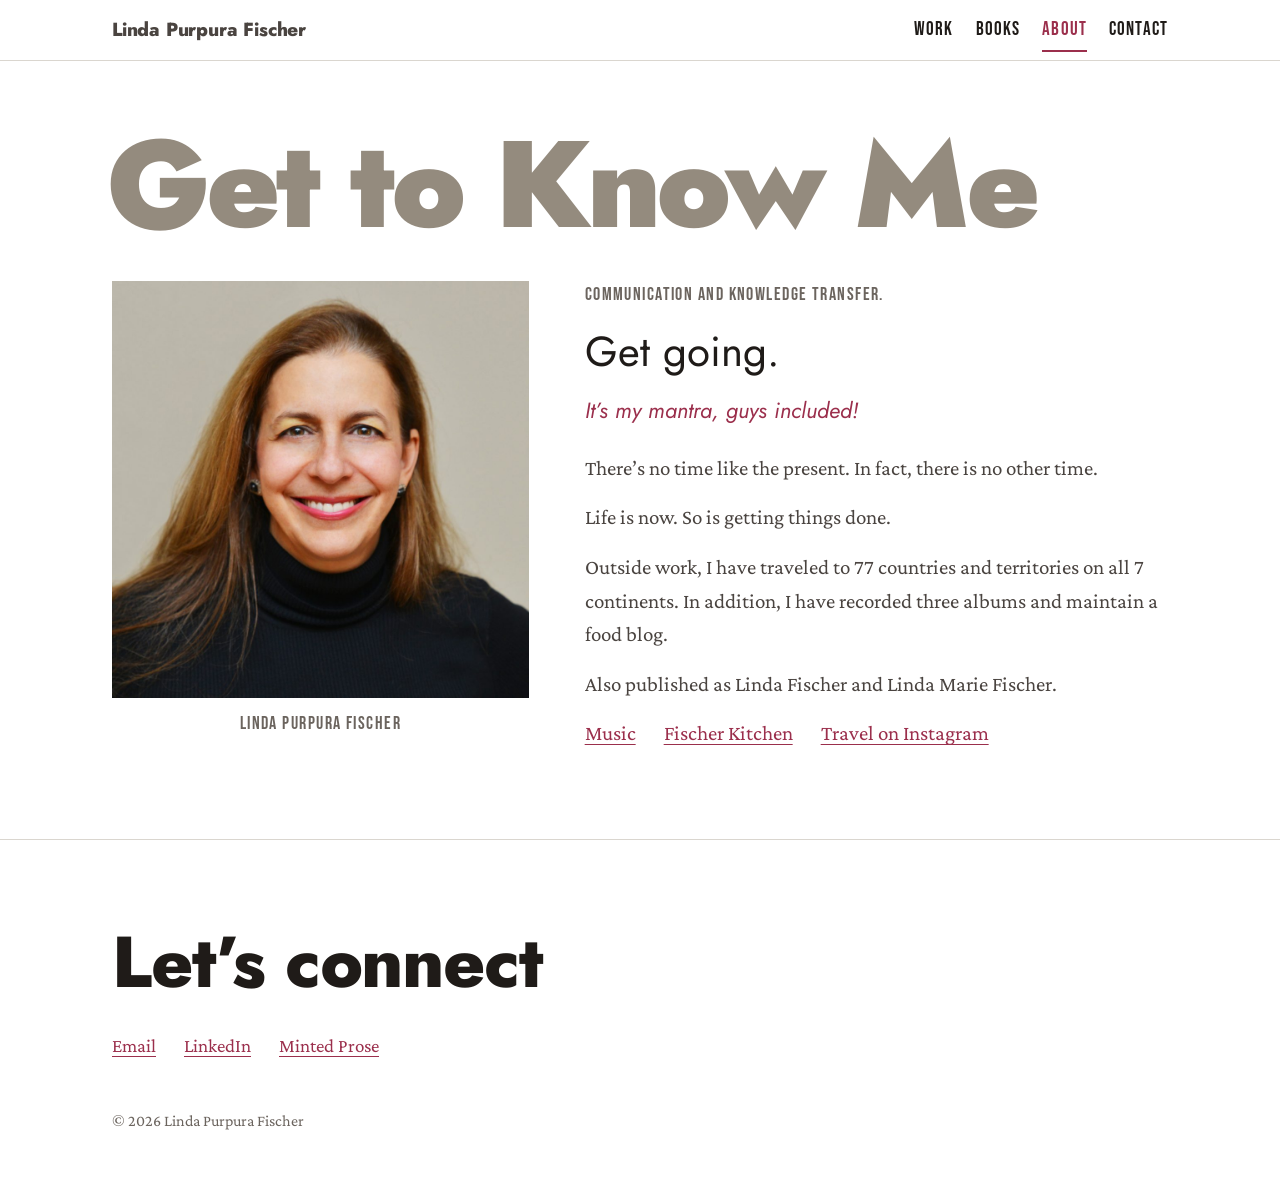
==== about.html @ 01224580 "Tagline: Communication and knowledge transfer (longer version in link previews) Co-Authored-By: Clau" ====
<!doctype html>
<html lang="en">
<head>
<meta charset="utf-8">
<meta name="viewport" content="width=device-width, initial-scale=1">
<title>About · Linda Purpura Fischer</title>
<meta name="description" content="Linda Purpura Fischer: journalist and publisher. Communication and knowledge transfer. Founder of Minted Prose, an independent press in New York.">
<meta property="og:title" content="Linda Purpura Fischer">
<meta property="og:description" content="Journalist and publisher. Communication and knowledge transfer.">
<meta property="og:image" content="img/hero-sm.jpg">
<link rel="preconnect" href="https://fonts.googleapis.com">
<link rel="preconnect" href="https://fonts.gstatic.com" crossorigin>
<link rel="stylesheet" href="https://fonts.googleapis.com/css2?family=Bebas+Neue&family=Crimson+Pro:ital,wght@0,400;0,600;1,400&family=Jost:wght@400;600;800;900&display=swap">
<link rel="stylesheet" href="css/site.css?v=60">
<script src="js/site.js?v=2" defer></script>
</head>
<body>
<a class="skip" href="#main">Skip to content</a>

<nav class="nav" aria-label="Site">
  <div class="wrap">
    <a class="nav__name" href="index.html">Linda Purpura Fischer</a>
    <button class="nav__toggle" type="button" aria-expanded="false" aria-controls="site-menu"><svg class="nav__icon" width="20" height="14" viewBox="0 0 20 14" aria-hidden="true"><path d="M0 1h20M0 7h20M0 13h20" stroke="currentColor" stroke-width="2"/></svg><span class="nav__label">Menu</span></button>
    <ul id="site-menu">
      <li><a href="index.html">Work</a></li>
      <li><a href="reading.html">Books</a></li>
      <li><a href="about.html" aria-current="page">About</a></li>
      <li><a href="contact.html">Contact</a></li>
    </ul>
  </div>
</nav>

<main id="main">

<section id="about" class="section section--top">
  <div class="wrap">
    <p class="ghost ghost--about" aria-hidden="true">Get to Know Me</p>
    <div class="about">
      <figure class="about__figure">
        <img class="about__photo" src="img/portrait.jpg" alt="Linda Purpura Fischer">
        <figcaption>Linda Purpura Fischer</figcaption>
      </figure>
      <div class="about__text">
        <p class="kicker">Communication and knowledge transfer.</p>
        <h2>Get going.</h2>
        <p class="mantra">It’s my mantra, guys included!</p>
        <div class="prose">
          <p>There’s no time like the present. In fact, there is no other time.</p>
          <p>Life is now. So is getting things done.</p>
          <p>Outside work, I have traveled to 77 countries and territories on all 7 continents. In addition, I have recorded three albums and maintain a food blog.</p>
          <p>Also published as Linda Fischer and Linda Marie Fischer.</p>
          <p class="inline-links"><a href="https://lindamariefischer.com">Music</a><a href="https://www.fischerkitchen.com">Fischer Kitchen</a><a href="https://www.instagram.com/lindafischertravels/">Travel on Instagram</a></p>
        </div>
      </div>
    </div>
  </div>
</section>

</main>

<footer id="contact" class="foot">
  <div class="wrap">
    <h2>Let’s connect</h2>
    <div class="links">
      <a href="mailto:techandfinancial@gmail.com">Email</a>
      <a href="https://www.linkedin.com/in/lindapurpurafischer/">LinkedIn</a>
      <a href="https://mintedprose.com">Minted Prose</a>
    </div>
    <p class="small">© 2026 Linda Purpura Fischer</p>
  </div>
</footer>

</body>
</html>
---- css/site.css ----
/* Linda Purpura Fischer: personal site */
:root {
  --ink: #1F1B18;
  --body: #4A4440;
  --muted: #6B645E;
  --ghost: #E6E3DE;
  --rule: #DAD6CF;
  --paper: #FFFFFF;
  --warm: #F6F4EF;
  --photo: #BAB7A8;
  --accent: #9B2F4C;
  --display: "Jost", "Futura", "Century Gothic", sans-serif;
  --label: "Bebas Neue", "Oswald", "Arial Narrow", sans-serif;
  --serif: "Crimson Pro", "Minion Pro", Georgia, serif;
  --wrap: 1120px;
}

* { box-sizing: border-box; }
html { scroll-behavior: smooth; scroll-padding-top: 72px; }
body {
  margin: 0;
  background: var(--paper);
  color: var(--body);
  font-family: var(--serif);
  font-size: 21px;
  line-height: 1.6;
  -webkit-font-smoothing: antialiased;
}
img { max-width: 100%; display: block; }
a { color: var(--ink); text-decoration-thickness: 1px; text-underline-offset: 4px; text-decoration-color: var(--rule); }
a:hover { color: var(--accent); text-decoration-color: currentColor; }
p { margin: 0; }
em { font-style: italic; }
.wrap { max-width: var(--wrap); margin: 0 auto; padding: 0 32px; }
.skip { position: absolute; left: -9999px; }
.skip:focus { left: 16px; top: 16px; background: var(--ink); color: #fff; padding: 8px 14px; z-index: 50; }

/* ---------- Nav ---------- */
.nav {
  position: sticky; top: 0; z-index: 20;
  background: rgba(255,255,255,.94);
  backdrop-filter: blur(6px);
  border-bottom: 1px solid var(--rule);
}
.nav .wrap { display: flex; align-items: center; justify-content: space-between; gap: 24px; min-height: 60px; }
.nav__name { font-family: var(--display); font-weight: 800; font-size: 19px; color: var(--ink); text-decoration: none; letter-spacing: -.01em; white-space: nowrap; }
.nav ul { list-style: none; margin: 0; padding: 0; display: flex; flex-wrap: wrap; gap: 4px 22px; }
.nav ul a {
  font-family: var(--label); font-size: 19px; letter-spacing: .06em;
  color: var(--ink); text-decoration: none;
  display: inline-flex; align-items: center; min-height: 44px;
}
.nav ul a:hover { color: var(--accent); }

/* ---------- Hero ---------- */
.hero { background: var(--photo); }
.hero img {
  width: 100%; height: min(78vh, 760px); min-height: 380px;
  object-fit: cover; object-position: 50% 22%;
}
.intro { padding-top: 64px; padding-bottom: 32px; }
.intro .kicker { margin-bottom: 18px; }
.intro h1 {
  margin: 0;
  font-family: var(--display); font-weight: 800;
  font-size: clamp(54px, 9.5vw, 128px); line-height: .9; letter-spacing: -.025em;
  color: var(--ink);
}
.intro .lede {
  margin-top: 28px; max-width: 30ch;
  font-family: var(--display); font-weight: 400;
  font-size: clamp(24px, 3vw, 34px); line-height: 1.25; color: var(--ink);
}
.kicker {
  font-family: var(--label); font-size: 18px; letter-spacing: .08em;
  color: var(--muted); text-transform: uppercase;
}
.links { display: flex; flex-wrap: wrap; gap: 8px 28px; margin-top: 28px; font-size: 19px; }
.links a { display: inline-flex; align-items: center; min-height: 44px; }

/* ---------- Sections ---------- */
.section { padding: 88px 0; }
.section--warm { background: var(--warm); }
.ghost {
  font-family: var(--display); font-weight: 900;
  font-size: clamp(64px, 13vw, 168px); line-height: .85; letter-spacing: -.035em;
  color: var(--ghost); margin: 0 0 -.18em -.04em;
  user-select: none;
}
.section--warm .ghost { color: #E4E0D8; }
.section h2 {
  position: relative; margin: 0 0 32px;
  font-family: var(--display); font-weight: 400;
  font-size: clamp(30px, 3.4vw, 42px); line-height: 1.15; color: var(--ink);
}
.section h3 {
  margin: 0; font-family: var(--display); font-weight: 600;
  font-size: 24px; line-height: 1.25; color: var(--ink);
}
.prose { max-width: 64ch; display: flex; flex-direction: column; gap: 16px; }

.points { margin: 0; padding: 0 0 0 1.1em; max-width: 66ch; display: flex; flex-direction: column; gap: 10px; }
.points li::marker { color: var(--accent); }

/* Selected work */
.work { display: flex; flex-direction: column; margin-top: 56px; }
.work article {
  display: grid; grid-template-columns: minmax(0, 1fr) minmax(0, 1.5fr); gap: 16px 48px;
  padding: 36px 0; border-top: 1px solid var(--rule);
}
.work article:last-child { border-bottom: 1px solid var(--rule); }
.work .meta { display: flex; flex-direction: column; gap: 8px; }
.work .by { font-size: 18px; color: var(--muted); }
.work .text { display: flex; flex-direction: column; gap: 12px; }

/* How I work */
.traits { display: grid; grid-template-columns: repeat(2, minmax(0, 1fr)); gap: 40px 56px; }
.traits div { border-top: 2px solid var(--ink); padding-top: 18px; display: flex; flex-direction: column; gap: 8px; }

/* Career */
.career { list-style: none; margin: 0; padding: 0; }
.career li { display: grid; grid-template-columns: 180px minmax(0, 1fr); gap: 24px; padding: 18px 0; border-top: 1px solid var(--rule); }
.career li:last-child { border-bottom: 1px solid var(--rule); }
.career span:first-child { font-family: var(--label); letter-spacing: .06em; font-size: 19px; color: var(--muted); }
.career strong { color: var(--ink); font-weight: 600; }
.note { margin-top: 20px; color: var(--muted); }

/* Creative divider */
.gorgeous { background: var(--ink); color: #E9E4DC; padding: 96px 0; }
.gorgeous .kicker { color: #B9B1A6; }
.gorgeous h2 {
  margin: 16px 0 32px; font-family: var(--display); font-weight: 800;
  font-size: clamp(48px, 8vw, 104px); line-height: .92; letter-spacing: -.025em; color: #fff;
}
.gorgeous .prose strong { color: #fff; }

/* Books */
.books { display: grid; grid-template-columns: repeat(auto-fill, minmax(190px, 1fr)); gap: 40px 32px; }
.book { display: flex; flex-direction: column; gap: 12px; }
.book img { width: 100%; aspect-ratio: 2 / 3; object-fit: cover; box-shadow: 0 1px 2px rgba(0,0,0,.12), 0 8px 24px rgba(0,0,0,.10); }
.book h3 { font-size: 19px; }
.book p { font-size: 17px; color: var(--muted); line-height: 1.4; }
.shelf-label { margin: 48px 0 20px; }
.shelf-label:first-of-type { margin-top: 0; }

/* Lists of things */
.items { list-style: none; margin: 24px 0 0; padding: 0; display: flex; flex-direction: column; }
.items li { padding: 14px 0; border-top: 1px solid var(--rule); font-size: 21px; color: var(--ink); }
.items li:last-child { border-bottom: 1px solid var(--rule); }
.two { display: grid; grid-template-columns: minmax(0, 1fr) minmax(0, 1fr); gap: 56px; align-items: start; }

/* Footer */
.foot { padding: 88px 0 64px; border-top: 1px solid var(--rule); }
.foot h2 { margin: 0; font-family: var(--display); font-weight: 800; font-size: clamp(40px, 6vw, 72px); line-height: .95; letter-spacing: -.02em; color: var(--ink); }
.foot .small { margin-top: 40px; font-size: 16px; color: var(--muted); }

@media (max-width: 860px) {
  .nav .wrap { flex-direction: column; align-items: flex-start; gap: 0; padding-top: 8px; padding-bottom: 4px; }
  .nav ul { gap: 0 16px; }
  .nav ul a { font-size: 17px; }
  html { scroll-padding-top: 120px; }
  .work article, .traits, .two { grid-template-columns: minmax(0, 1fr); }
  .career li { grid-template-columns: minmax(0, 1fr); gap: 2px; }
  .section { padding: 64px 0; }
}
@media (max-width: 520px) {
  body { font-size: 19px; }
  .wrap { padding: 0 16px; }
  .hero img { height: 56vh; min-height: 300px; }
  .books { grid-template-columns: repeat(2, minmax(0, 1fr)); gap: 28px 16px; }
}

/* ---------- Multi-page ---------- */

.section--top { padding-top: 72px; min-height: calc(100vh - 380px); }
.nav ul a[aria-current="page"] { color: var(--accent); box-shadow: inset 0 -2px 0 var(--accent); }
.links--light { margin-top: 40px; }
.links--light a { color: #fff; text-decoration-color: rgba(255,255,255,.4); font-family: var(--label); letter-spacing: .06em; font-size: 22px; }
.links--light a:hover { color: #F2C6D2; }

/* Scarves */
.scarves { display: grid; grid-template-columns: repeat(3, minmax(0, 1fr)); gap: 24px; }
.scarves figure { margin: 0; display: flex; flex-direction: column; gap: 10px; }
.scarves img { width: 100%; aspect-ratio: 732 / 865; object-fit: cover; background: var(--warm); }
.scarves figcaption { font-family: var(--display); font-weight: 600; font-size: 19px; color: var(--ink); }
.wholesale { margin-top: 56px; padding: 32px; background: var(--warm); border-top: 2px solid var(--accent); max-width: 720px; display: flex; flex-direction: column; gap: 12px; }
.wholesale .muted { color: var(--muted); font-size: 18px; }
.wholesale .links { margin-top: 8px; }
@media (max-width: 640px) { .scarves { grid-template-columns: minmax(0, 1fr); } }
.prints { display: flex; flex-direction: column; gap: 28px; }
.prints figure { margin: 0; display: flex; flex-direction: column; gap: 8px; }
.prints img { width: 100%; height: auto; }
.prints figcaption { font-family: var(--display); font-weight: 600; font-size: 19px; color: var(--ink); }
.scarves:has(figure:nth-child(2):last-child) { grid-template-columns: repeat(2, minmax(0, 1fr)); max-width: 640px; }
@media (max-width: 640px) { .scarves:has(figure:nth-child(2):last-child) { grid-template-columns: minmax(0, 1fr); } }

/* Home intro without the big name */
.intro h1.kicker { font-family: var(--label); font-weight: 400; font-size: 20px; line-height: 1.3; letter-spacing: .08em; color: var(--muted); margin: 0; }
.intro .lede { margin-top: 14px; max-width: 24ch; font-size: clamp(34px, 4.6vw, 56px); line-height: 1.1; font-weight: 400; letter-spacing: -.01em; }
.intro { padding-top: 36px; padding-bottom: 0; }
.intro .links { margin-top: 10px; }
#working { padding-top: 40px; }
.intro h1.kicker strong { color: var(--ink); font-weight: 400; -webkit-text-stroke: .6px var(--ink); }
.judgment { position: relative; max-width: 40ch; margin: -12px 0 32px; font-family: var(--display); font-size: clamp(22px, 2.2vw, 26px); line-height: 1.35; color: var(--ink); }
/* keep the big grey title clear of the heading below it */
.ghost { margin-bottom: 48px; }
.gorgeous--page { min-height: calc(100vh - 380px); display: flex; align-items: center; }
.gorgeous--page .wrap { width: 100%; }

/* About */
.about { display: grid; grid-template-columns: minmax(0, 5fr) minmax(0, 7fr); gap: 56px; align-items: start; }
.about__photo { width: 100%; aspect-ratio: 1; object-fit: cover; background: var(--photo); }
.about__text h2 { margin: 12px 0 24px; }
.about__text strong { color: var(--ink); font-weight: 600; }
.about__links { margin-top: 36px; }
.about__links a { font-family: var(--label); font-size: 22px; letter-spacing: .06em; text-decoration: none; display: flex; align-items: center; min-height: 44px; }
.about__links a::after { content: "→"; margin-left: auto; font-family: var(--display); color: var(--accent); }
@media (max-width: 860px) { .about { grid-template-columns: minmax(0, 1fr); gap: 32px; } .about__photo { max-width: 420px; } }
.mantra { margin: -8px 0 24px; font-family: var(--display); font-style: italic; font-size: 22px; color: var(--accent); }
.brand-logo { display: inline-block; margin-top: 48px; }
.brand-logo img { height: 120px; width: auto; }
.items a { text-decoration: none; display: block; }
.items a:hover { color: var(--accent); }
a.book { text-decoration: none; color: inherit; }
a.book img { transition: transform .2s ease, box-shadow .2s ease; }
a.book:hover img { transform: translateY(-3px); box-shadow: 0 2px 4px rgba(0,0,0,.14), 0 14px 32px rgba(0,0,0,.16); }
a.book:hover h3 { color: var(--accent); }
.inline-links { display: flex; flex-wrap: wrap; gap: 8px 28px; }
/* show whole covers, no cropping */
.book img { aspect-ratio: auto; height: auto; object-fit: contain; }
.books { align-items: start; }
/* Albums */
.albums { display: grid; grid-template-columns: repeat(3, minmax(0, 1fr)); gap: 32px; margin: 40px 0 8px; max-width: 900px; }
.album { display: flex; flex-direction: column; gap: 12px; text-decoration: none; color: var(--ink); }
.album img { width: 100%; height: auto; box-shadow: 0 1px 2px rgba(0,0,0,.12), 0 8px 24px rgba(0,0,0,.10); transition: transform .2s ease, box-shadow .2s ease; }
.album span { font-family: var(--display); font-weight: 600; font-size: 19px; }
.album:hover img { transform: translateY(-3px); box-shadow: 0 2px 4px rgba(0,0,0,.14), 0 14px 32px rgba(0,0,0,.16); }
.album:hover span { color: var(--accent); }
@media (max-width: 520px) { .albums { grid-template-columns: minmax(0, 1fr); max-width: 360px; } }
.seeking { margin-top: 14px; display: inline-block; font-family: var(--display); font-weight: 600; font-size: clamp(20px, 2vw, 24px); color: var(--accent); border-left: 3px solid var(--accent); padding-left: 14px; }
/* Travel */
.travel { display: grid; grid-template-columns: minmax(0, 7fr) minmax(0, 5fr); gap: 48px; align-items: center; }
.travel__photo { width: 100%; height: auto; }
.travel h2 { margin-top: 0; }
@media (max-width: 860px) { .travel { grid-template-columns: minmax(0, 1fr); gap: 28px; } }
.kitchen-logo { display: flex; align-items: center; justify-content: center; background: #fff; aspect-ratio: 3 / 2; padding: 48px; box-sizing: border-box; }
.kitchen-logo img { width: 70%; height: auto; }
.travel--kitchen { grid-template-columns: minmax(0, 5fr) minmax(0, 7fr); align-items: start; }
.travel--kitchen .kitchen-logo { position: sticky; top: 96px; }
@media (max-width: 860px) { .travel--kitchen { grid-template-columns: minmax(0, 1fr); } .travel--kitchen .kitchen-logo { position: static; max-width: 420px; } }
.kitchen-photos { display: grid; grid-template-columns: repeat(2, minmax(0, 1fr)); gap: 12px; position: sticky; top: 96px; }
.kitchen-photos img { width: 100%; aspect-ratio: 3 / 4; object-fit: cover; }
.kitchen-photos .kp-wide { grid-column: 1 / -1; aspect-ratio: 4 / 3; }
.brand-logo--sm { margin-top: 32px; }
.brand-logo--sm img { height: 90px; }
@media (max-width: 860px) { .kitchen-photos { position: static; } }
/* On phones the menu wraps to 3 rows; don't pin it to the top or it covers the page */
@media (max-width: 860px) { .nav { position: static; } html { scroll-padding-top: 0; } }
.contact-list { max-width: 640px; margin-top: 32px; }
.contact-list a { font-family: var(--display); font-size: clamp(22px, 2.6vw, 30px); text-decoration: none; display: block; padding: 4px 0; }
/* Phones: show the whole photo so the head is never cropped */
@media (max-width: 860px) { .hero img { height: auto; min-height: 0; aspect-ratio: 3 / 2; object-fit: cover; object-position: 50% 30%; } }
/* All-white backgrounds (no tan) */
.section--warm { background: var(--paper); }
.section--warm .ghost { color: var(--ghost); }
.wholesale { background: var(--paper); border: 1px solid var(--rule); border-top: 2px solid var(--accent); }
.hero { background: var(--paper); }
/* Darker grey for the big "Get ___" titles */
:root { --ghost: #C8C2B8; }
.ghost, .section--warm .ghost { color: var(--ghost); }
.ghost--about { font-size: clamp(54px, 10vw, 140px); margin-bottom: 16px; }
.mantra--top { margin: 0 0 48px; font-size: clamp(22px, 2.4vw, 28px); }
.ghost--about { font-size: clamp(46px, 7.2vw, 100px); margin-bottom: 28px; }
.about__text .kicker { margin-bottom: 18px; }
.ghost--about { margin-bottom: 44px; }
/* One size for every big grey title, small enough that the longest ("Get to Know Me") fits on one line */
.ghost, .ghost--about { font-size: clamp(52px, 9.6vw, 136px); }
.about__figure { margin: 0; }
.about__figure figcaption { margin-top: 12px; font-family: var(--label); font-size: 18px; letter-spacing: .08em; text-transform: uppercase; color: var(--muted); }
:root { --ghost: #B3ACA1; }
/* Phones: compact menu that stays fully visible: name on top, all links on ONE swipeable row */
@media (max-width: 860px) {
  .nav { position: sticky; top: 0; }
  .nav .wrap { padding-top: 8px; padding-bottom: 0; gap: 0; }
  .nav__name { font-size: 17px; }
  .nav ul { flex-wrap: nowrap; overflow-x: auto; gap: 0 18px; width: 100%; scrollbar-width: none; -webkit-overflow-scrolling: touch; }
  .nav ul::-webkit-scrollbar { display: none; }
  .nav ul li { flex: 0 0 auto; }
  .nav ul a { font-size: 17px; min-height: 40px; }
  html { scroll-padding-top: 96px; }
}
/* Center the About photo caption */
.about__figure figcaption { text-align: center; }
@media (max-width: 860px) {
  .nav ul { flex-wrap: wrap; overflow: visible; gap: 0 16px; }
  .nav ul a { font-size: 16px; min-height: 36px; }
  html { scroll-padding-top: 120px; }
}
:root { --ghost: #948B7E; }

/* ---------- Phone menu: slim bar with a Menu button ---------- */
.nav__toggle { display: none; }
@media (max-width: 860px) {
  .nav { position: sticky; top: 0; }
  .nav .wrap { flex-direction: row; flex-wrap: wrap; align-items: center; justify-content: space-between; min-height: 52px; padding-top: 0; padding-bottom: 0; }
  .nav__toggle {
    display: inline-flex; align-items: center; min-height: 44px; padding: 0 4px 0 16px;
    background: none; border: 0; cursor: pointer;
    font-family: var(--label); font-size: 18px; letter-spacing: .08em; color: var(--accent);
  }
  .nav ul { display: none; width: 100%; flex-direction: column; flex-wrap: nowrap; gap: 0; padding: 4px 0 12px; }
  .nav--open ul { display: flex; }
  .nav ul a { font-size: 20px; min-height: 44px; }
  html { scroll-padding-top: 64px; }
}
@media (max-width: 860px) { .nav--open { background: #fff; box-shadow: 0 8px 24px rgba(0,0,0,.08); } }
@media (max-width: 860px) {
  .nav__toggle { gap: 8px; }
  .nav__icon { display: block; }
  .nav ul { align-items: center; text-align: center; }
}
.resume-link { margin-top: 14px; font-family: var(--label); font-size: 19px; letter-spacing: .06em; }
.resume-link a { display: inline-flex; align-items: center; min-height: 44px; }
/* Vision statement on the home page */
.vision { margin: 28px 0 24px; max-width: 46ch; }
.vision__head { font-family: var(--display); font-weight: 800; font-size: clamp(30px, 4.2vw, 50px); line-height: 1.05; letter-spacing: -.015em; color: var(--ink); }
.vision__body { margin-top: 14px; font-size: 21px; line-height: 1.5; color: var(--body); max-width: 60ch; }
.vision { max-width: none; }
.vision__head { max-width: 24ch; }
/* Vision: bold, punchy action lines */
.vision__head { font-size: clamp(36px, 5.4vw, 66px); line-height: 1.02; }
.vision__list { list-style: none; margin: 22px 0 0; padding: 0 0 0 18px; border-left: 4px solid var(--accent); display: flex; flex-direction: column; gap: 6px; }
.vision__list li { font-family: var(--display); font-weight: 800; font-size: clamp(21px, 2.3vw, 28px); line-height: 1.25; color: var(--ink); }
.vision__body { margin-top: 18px; }
.vision__body strong { color: var(--ink); font-weight: 600; }
/* Vision lines: regular weight, not bold */
.vision__list li { font-weight: 400; }
.vision__head { font-size: clamp(30px, 4.2vw, 50px); line-height: 1.08; }
/* Links inside text are red so readers can tell they're links */
main p a, main li a:not(.album):not(.book), .foot a, main .links a { color: var(--accent); text-decoration-color: currentColor; }
main p a:hover, main li a:hover, .foot a:hover, main .links a:hover { color: var(--ink); }
.nav a, .items a, .contact-list a { color: inherit; }
.contact-list a { color: var(--accent); }
.vision__list { max-width: none; }
.vision__body { max-width: 900px; }
.vision__list { gap: 16px; margin-top: 28px; }
.vision__list li { line-height: 1.3; }
.vision__body { margin-top: 24px; }
.vision__payoff { margin-top: 22px; font-family: var(--display); font-weight: 600; font-size: clamp(20px, 2.1vw, 25px); line-height: 1.35; color: var(--accent); max-width: 900px; }
.vision__payoff { color: var(--ink); }

/* ---------- Knowledge transfer ---------- */
#knowledge { scroll-margin-top: 72px; }
#knowledge .prose { margin-bottom: 48px; }
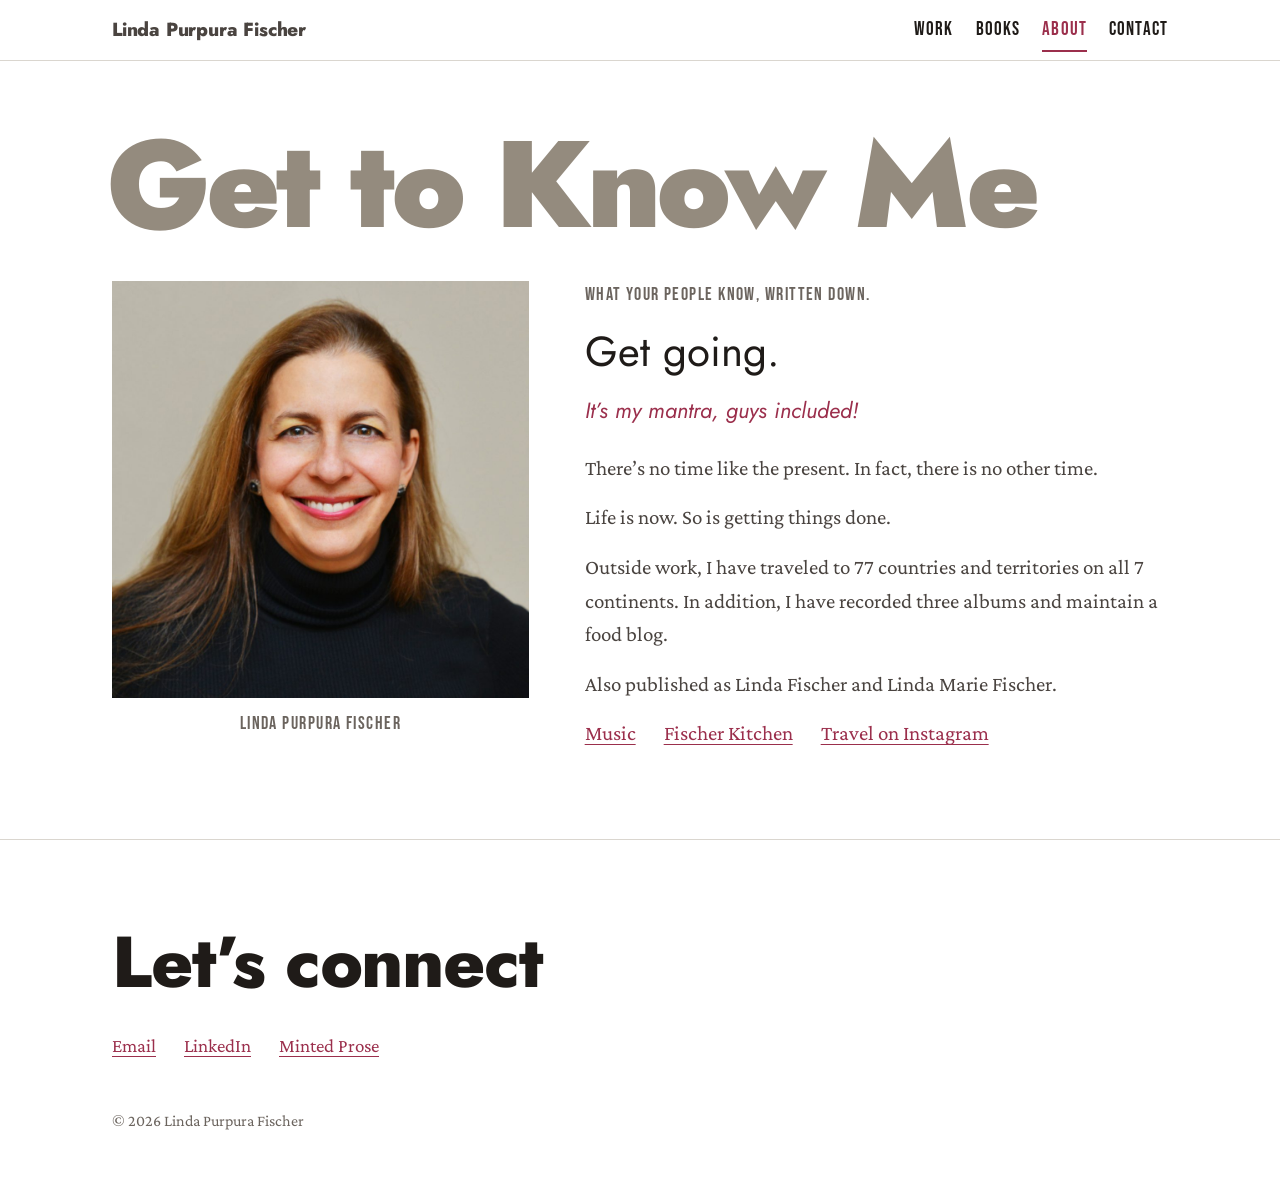
==== commit ed7e337a: "Tagline: What your people know, written down. Drop 'Get the facts right.' Co-Authored-By: Claude Opu" ====
--- a/about.html
+++ b/about.html
@@ -4,9 +4,9 @@
 <meta charset="utf-8">
 <meta name="viewport" content="width=device-width, initial-scale=1">
 <title>About · Linda Purpura Fischer</title>
-<meta name="description" content="Linda Purpura Fischer: journalist and publisher. Communication and knowledge transfer. Founder of Minted Prose, an independent press in New York.">
+<meta name="description" content="Linda Purpura Fischer: journalist and publisher. What your people know, written down. Founder of Minted Prose, an independent press in New York.">
 <meta property="og:title" content="Linda Purpura Fischer">
-<meta property="og:description" content="Journalist and publisher. Communication and knowledge transfer.">
+<meta property="og:description" content="Journalist and publisher. What your people know, written down.">
 <meta property="og:image" content="img/hero-sm.jpg">
 <link rel="preconnect" href="https://fonts.googleapis.com">
 <link rel="preconnect" href="https://fonts.gstatic.com" crossorigin>
@@ -41,7 +41,7 @@
         <figcaption>Linda Purpura Fischer</figcaption>
       </figure>
       <div class="about__text">
-        <p class="kicker">Communication and knowledge transfer.</p>
+        <p class="kicker">What your people know, written down.</p>
         <h2>Get going.</h2>
         <p class="mantra">It’s my mantra, guys included!</p>
         <div class="prose">
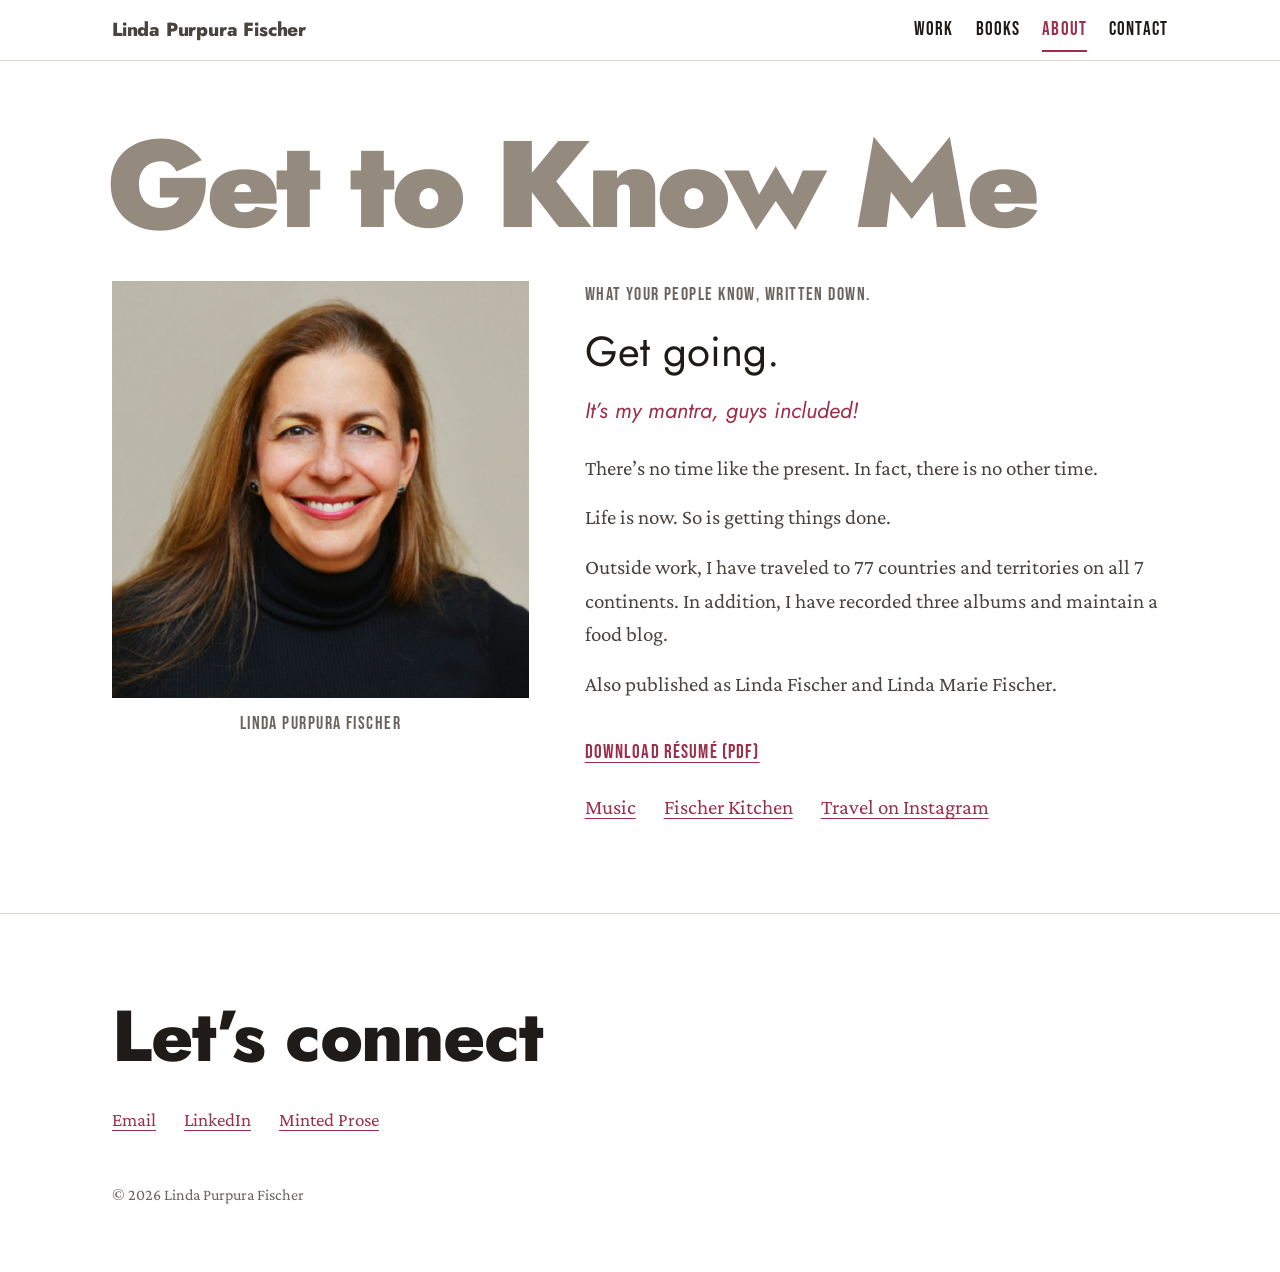
==== commit 134514db: "Move résumé link to About; remove both links from the Work page opening Co-Authored-By: Claude Opus " ====
--- a/about.html
+++ b/about.html
@@ -49,6 +49,7 @@
           <p>Life is now. So is getting things done.</p>
           <p>Outside work, I have traveled to 77 countries and territories on all 7 continents. In addition, I have recorded three albums and maintain a food blog.</p>
           <p>Also published as Linda Fischer and Linda Marie Fischer.</p>
+          <p class="resume-link"><a href="docs/linda-purpura-fischer-resume.pdf" target="_blank" rel="noopener">Download résumé (PDF)</a></p>
           <p class="inline-links"><a href="https://lindamariefischer.com">Music</a><a href="https://www.fischerkitchen.com">Fischer Kitchen</a><a href="https://www.instagram.com/lindafischertravels/">Travel on Instagram</a></p>
         </div>
       </div>
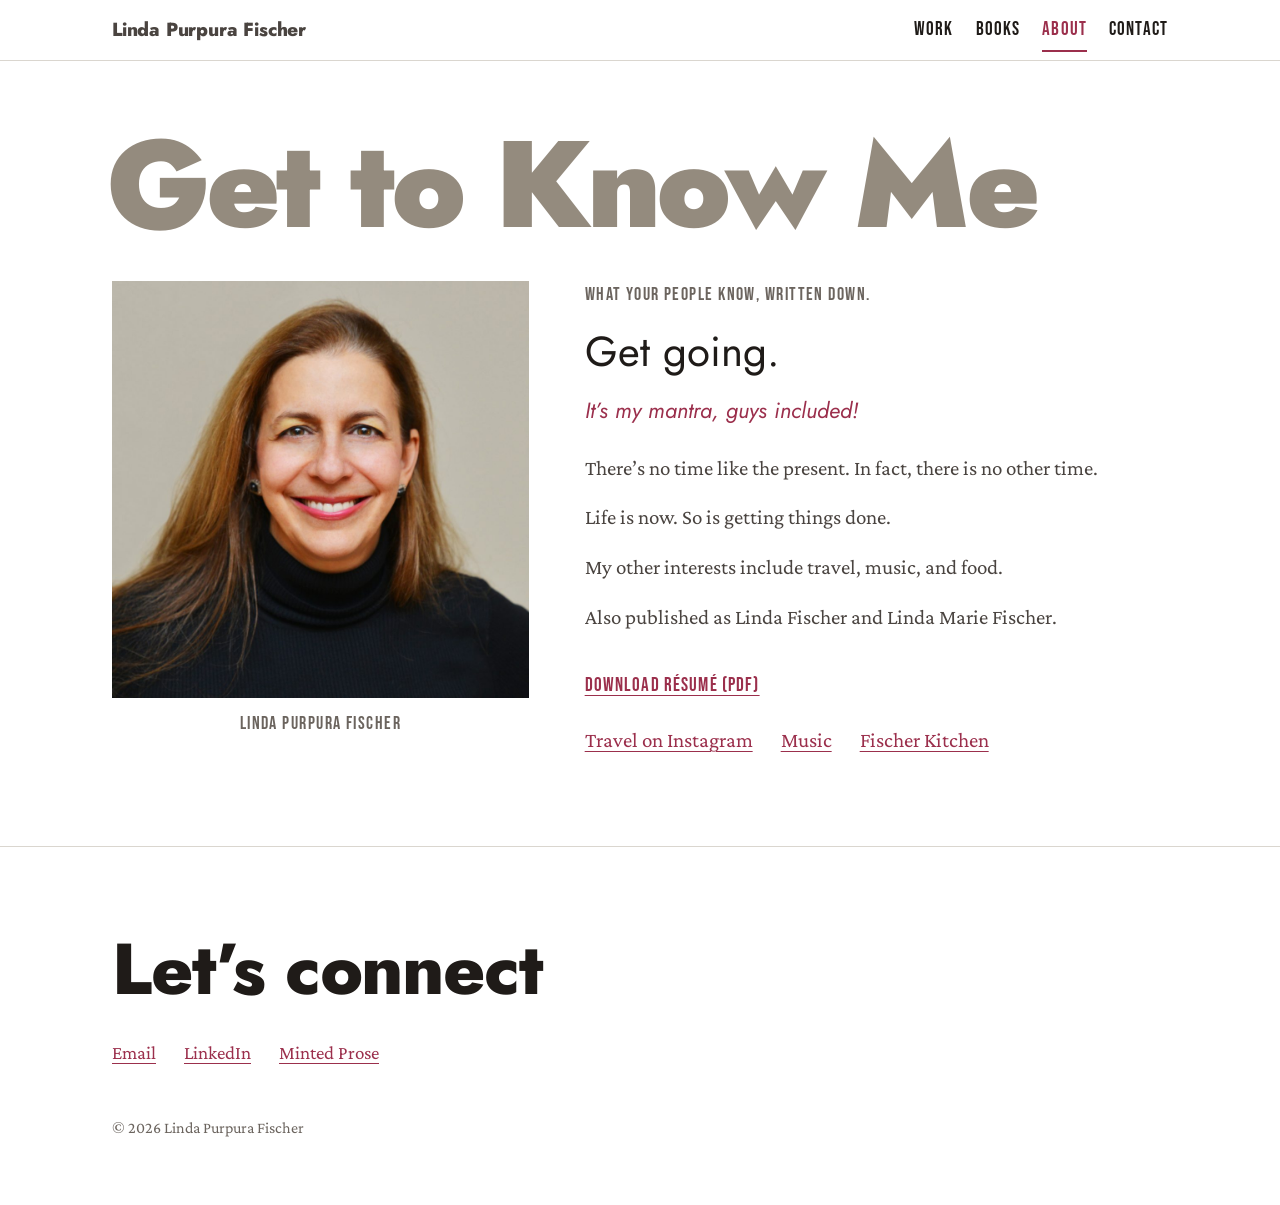
==== commit b1ace9a0: "About: other interests as an afterthought; links in the same order Co-Authored-By: Claude Opus 5.5 <" ====
--- a/about.html
+++ b/about.html
@@ -11,7 +11,7 @@
 <link rel="preconnect" href="https://fonts.googleapis.com">
 <link rel="preconnect" href="https://fonts.gstatic.com" crossorigin>
 <link rel="stylesheet" href="https://fonts.googleapis.com/css2?family=Bebas+Neue&family=Crimson+Pro:ital,wght@0,400;0,600;1,400&family=Jost:wght@400;600;800;900&display=swap">
-<link rel="stylesheet" href="css/site.css?v=60">
+<link rel="stylesheet" href="css/site.css?v=61">
 <script src="js/site.js?v=2" defer></script>
 </head>
 <body>
@@ -47,10 +47,10 @@
         <div class="prose">
           <p>There’s no time like the present. In fact, there is no other time.</p>
           <p>Life is now. So is getting things done.</p>
-          <p>Outside work, I have traveled to 77 countries and territories on all 7 continents. In addition, I have recorded three albums and maintain a food blog.</p>
+          <p>My other interests include travel, music, and food.</p>
           <p>Also published as Linda Fischer and Linda Marie Fischer.</p>
           <p class="resume-link"><a href="docs/linda-purpura-fischer-resume.pdf" target="_blank" rel="noopener">Download résumé (PDF)</a></p>
-          <p class="inline-links"><a href="https://lindamariefischer.com">Music</a><a href="https://www.fischerkitchen.com">Fischer Kitchen</a><a href="https://www.instagram.com/lindafischertravels/">Travel on Instagram</a></p>
+          <p class="inline-links"><a href="https://www.instagram.com/lindafischertravels/">Travel on Instagram</a><a href="https://lindamariefischer.com">Music</a><a href="https://www.fischerkitchen.com">Fischer Kitchen</a></p>
         </div>
       </div>
     </div>
--- a/css/site.css
+++ b/css/site.css
@@ -352,3 +352,6 @@
 /* ---------- Knowledge transfer ---------- */
 #knowledge { scroll-margin-top: 72px; }
 #knowledge .prose { margin-bottom: 48px; }
+
+/* Back-to-back sections share one gap, not two */
+.section + .section { padding-top: 8px; }
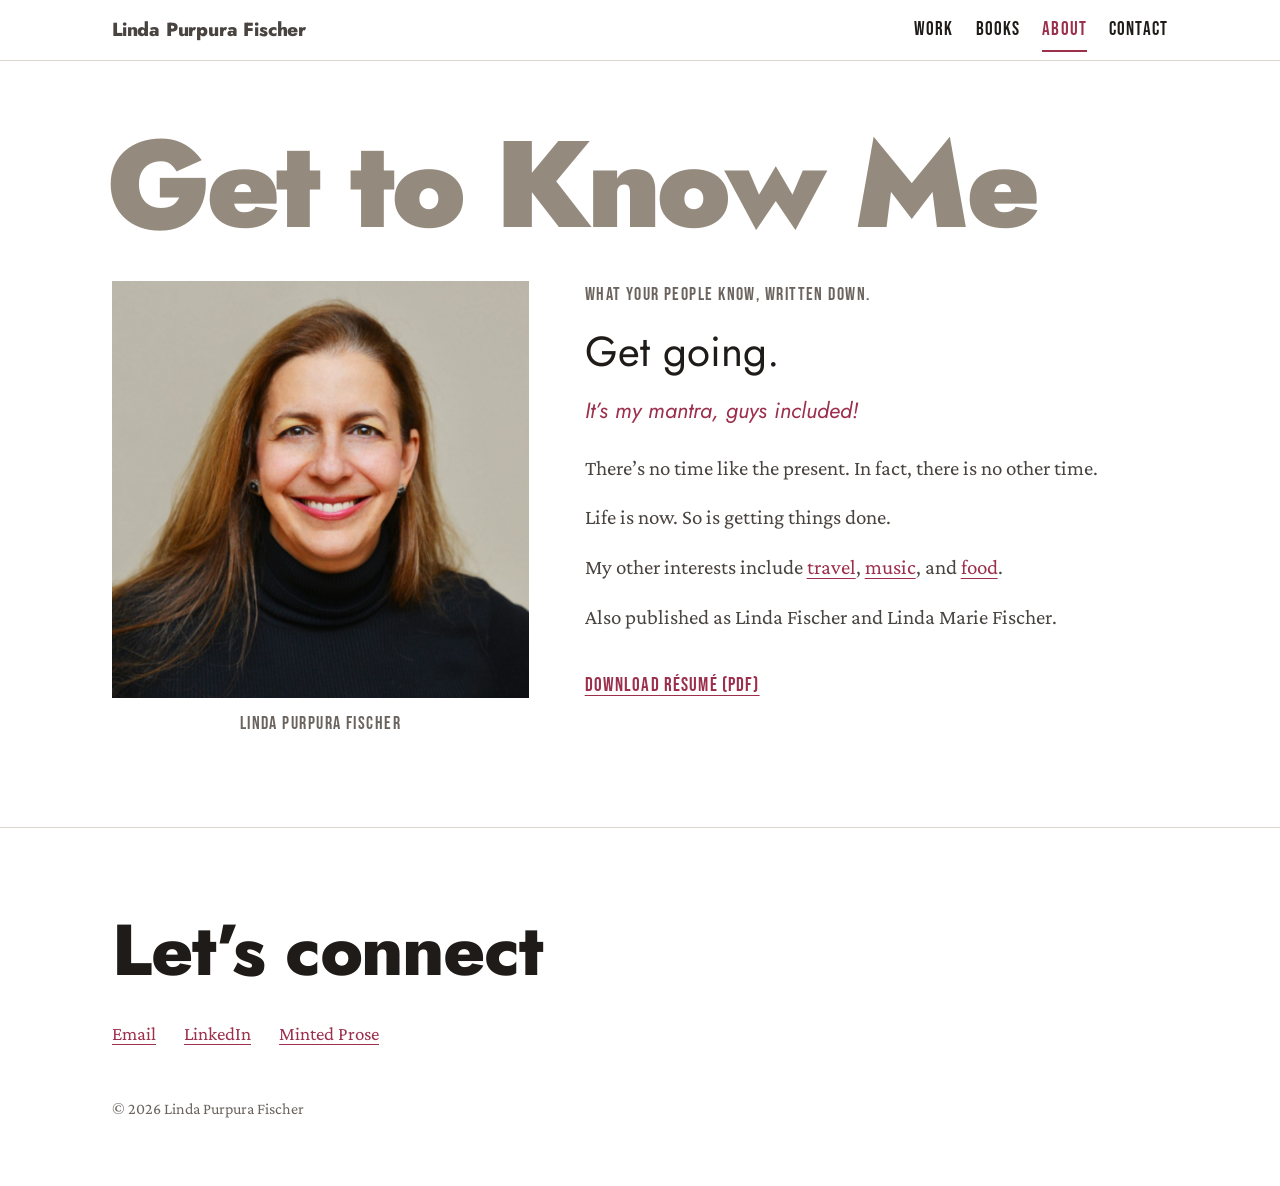
==== commit 2b2bbe64: "About: link travel, music, food in the sentence; drop separate links Co-Authored-By: Claude Opus 5.5" ====
--- a/about.html
+++ b/about.html
@@ -47,10 +47,9 @@
         <div class="prose">
           <p>There’s no time like the present. In fact, there is no other time.</p>
           <p>Life is now. So is getting things done.</p>
-          <p>My other interests include travel, music, and food.</p>
+          <p>My other interests include <a href="https://www.instagram.com/lindafischertravels/">travel</a>, <a href="https://lindamariefischer.com">music</a>, and <a href="https://www.fischerkitchen.com">food</a>.</p>
           <p>Also published as Linda Fischer and Linda Marie Fischer.</p>
           <p class="resume-link"><a href="docs/linda-purpura-fischer-resume.pdf" target="_blank" rel="noopener">Download résumé (PDF)</a></p>
-          <p class="inline-links"><a href="https://www.instagram.com/lindafischertravels/">Travel on Instagram</a><a href="https://lindamariefischer.com">Music</a><a href="https://www.fischerkitchen.com">Fischer Kitchen</a></p>
         </div>
       </div>
     </div>
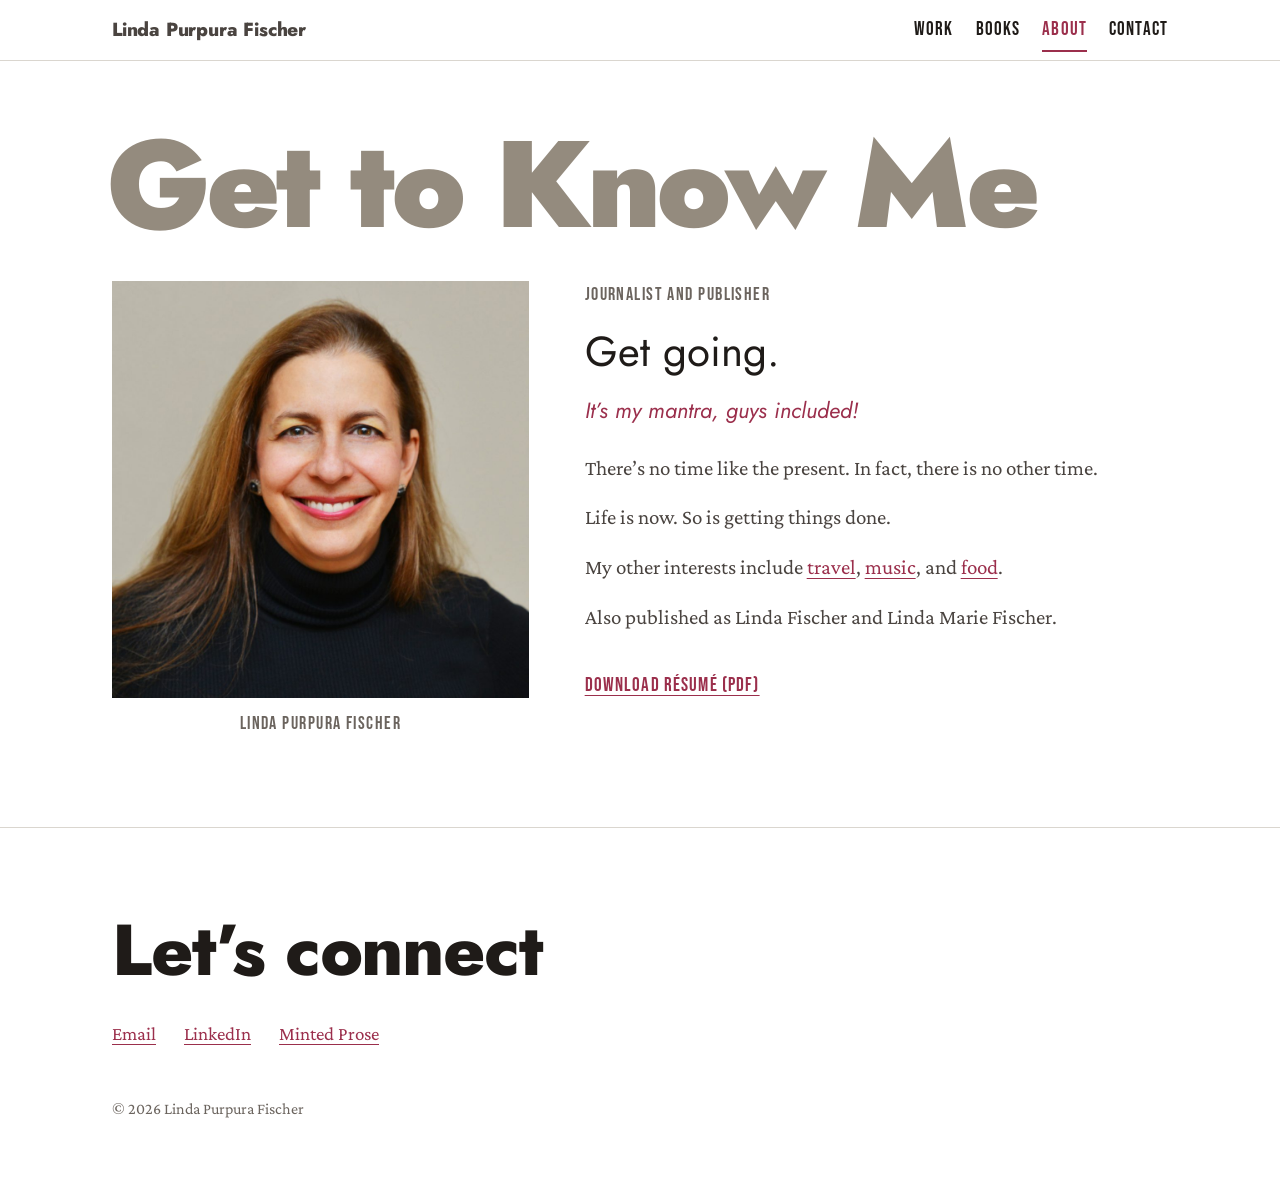
==== commit f3b3e9b8: "Cohesion pass: cut duplicate list and How I work, accurate career dates, eBooleant role, deadlines l" ====
--- a/about.html
+++ b/about.html
@@ -41,7 +41,7 @@
         <figcaption>Linda Purpura Fischer</figcaption>
       </figure>
       <div class="about__text">
-        <p class="kicker">What your people know, written down.</p>
+        <p class="kicker">Journalist and publisher</p>
         <h2>Get going.</h2>
         <p class="mantra">It’s my mantra, guys included!</p>
         <div class="prose">
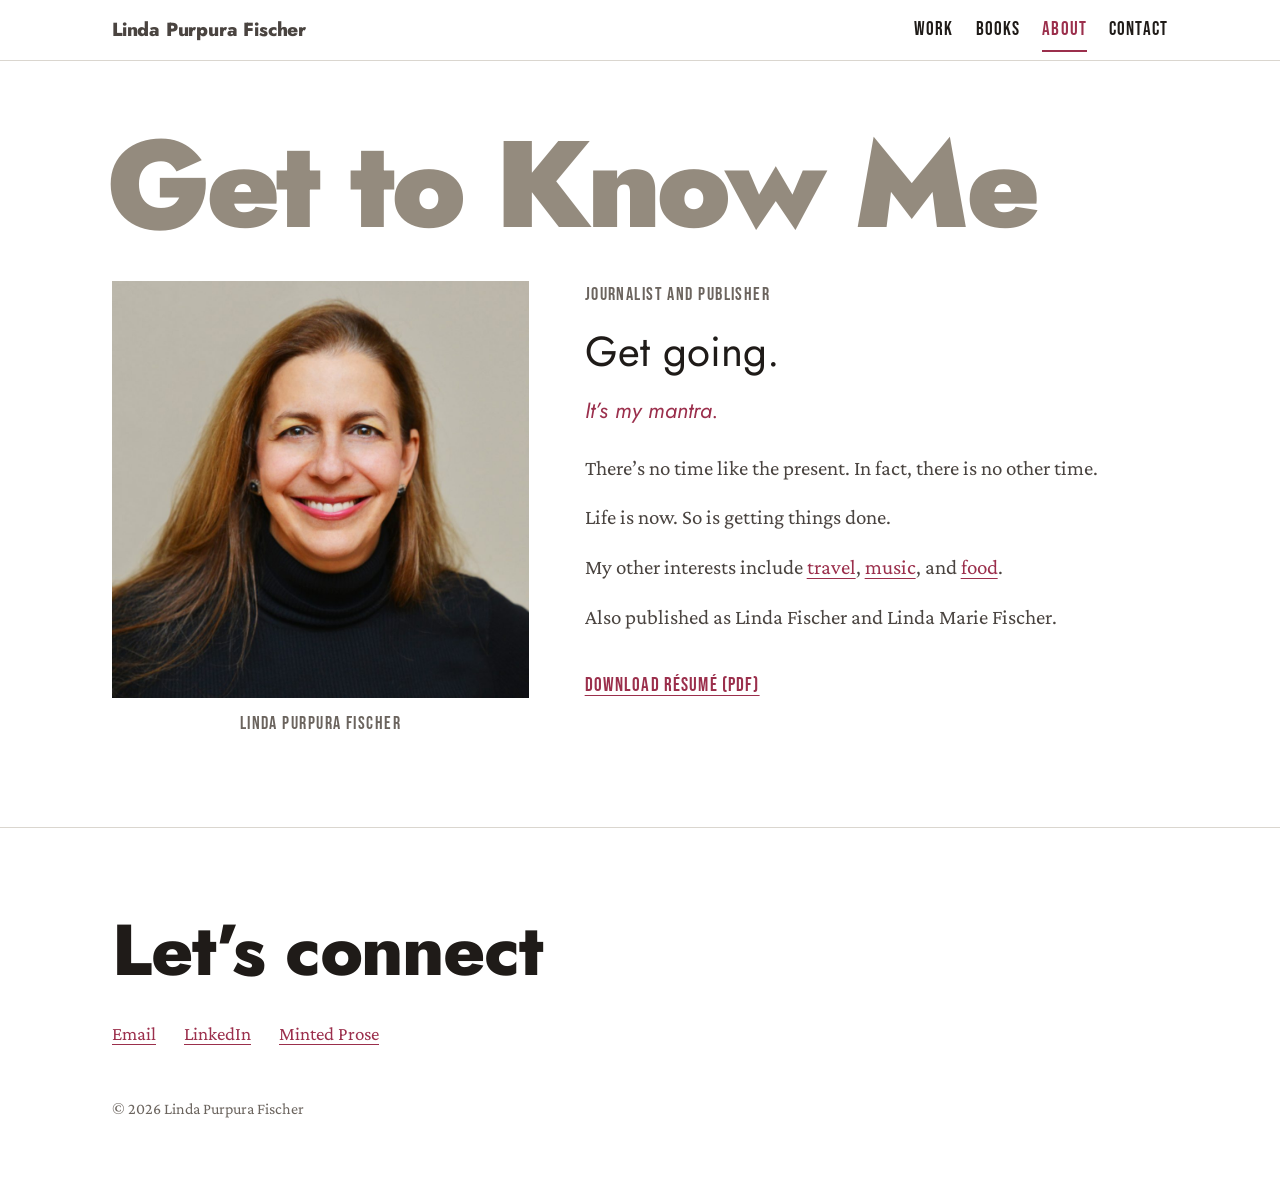
==== commit 308fe252: "About: drop 'guys included' Co-Authored-By: Claude Opus 5.5 <noreply@anthropic.com> Claude-Session: " ====
--- a/about.html
+++ b/about.html
@@ -43,7 +43,7 @@
       <div class="about__text">
         <p class="kicker">Journalist and publisher</p>
         <h2>Get going.</h2>
-        <p class="mantra">It’s my mantra, guys included!</p>
+        <p class="mantra">It’s my mantra.</p>
         <div class="prose">
           <p>There’s no time like the present. In fact, there is no other time.</p>
           <p>Life is now. So is getting things done.</p>
